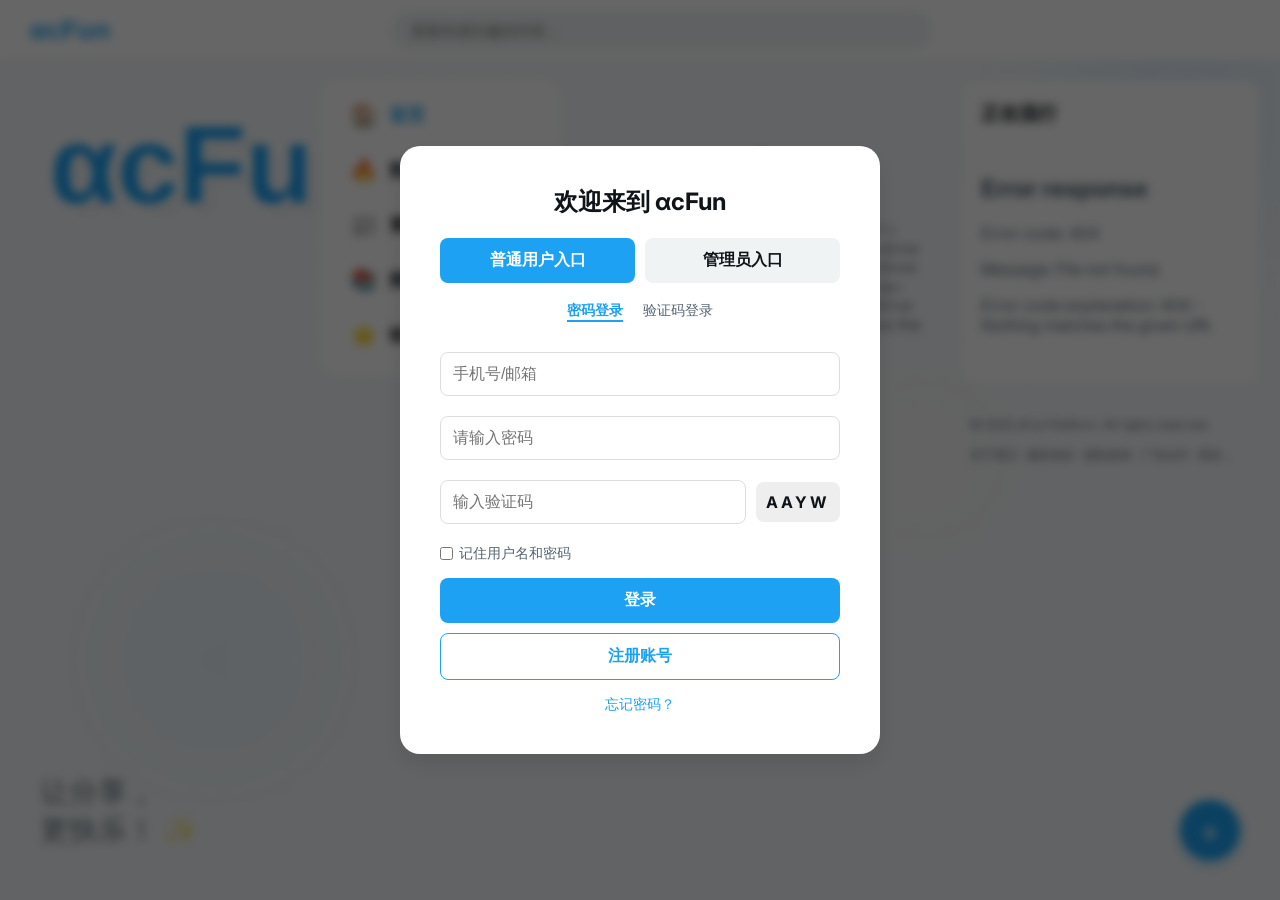
==== index.html @ d49f0088 "Initial clean project upload" ====
<!DOCTYPE html>
<html lang="zh">
<head>
  <meta charset="UTF-8">
  <meta name="viewport" content="width=device-width, initial-scale=1.0">
  <title>αcFun - 图文分享平台</title>
  <link href="https://fonts.googleapis.com/css2?family=Inter:wght@400;600&display=swap" rel="stylesheet">
  <link rel="stylesheet" href="assets/styles.css">
  <style>
    :root {
      --primary-color: #1da1f2;
      --bg-color: #f5f8fa;
      --card-bg: #ffffff;
      --text-main: #0f1419;
      --text-secondary: #536471;
      --border-color: #eff3f4;
      --nav-height: 60px;
    }

    body {
      margin: 0;
      font-family: 'Inter', -apple-system, BlinkMacSystemFont, "Segoe UI", Roboto, Helvetica, Arial, sans-serif;
      background-color: var(--bg-color);
      background-image: radial-gradient(#dbe4eb 1px, transparent 1px);
      background-size: 30px 30px;
      color: var(--text-main);
      overflow-x: hidden;
    }

    /* 顶部导航栏 */
    .navbar {
      background-color: var(--card-bg);
      height: var(--nav-height);
      display: flex;
      align-items: center;
      justify-content: space-between;
      padding: 0 20px;
      position: sticky;
      top: 0;
      z-index: 1000;
      box-shadow: 0 1px 3px rgba(0,0,0,0.05);
    }

    .navbar-left {
      display: flex;
      align-items: center;
      width: 250px;
    }

    .nav-logo {
      font-family: 'Segoe UI Black', Impact, sans-serif;
      font-size: 26px;
      color: var(--primary-color);
      text-decoration: none;
      margin-left: 10px;
      letter-spacing: 0.5px;
      font-weight: 900;
    }

    .logo {
      font-family: 'Segoe UI Black', Impact, sans-serif;
      font-size: 48px;
      color: var(--primary-color);
      font-weight: 900;
      letter-spacing: 1px;
      text-decoration: none;
      display: block;
      margin-bottom: 20px;
      padding-left: 10px;
    }

    .navbar-center {
      flex: 1;
      display: flex;
      justify-content: center;
    }

    .search-bar {
      width: 100%;
      max-width: 500px;
      position: relative;
    }

    .search-bar input {
      width: 100%;
      padding: 10px 20px;
      border-radius: 9999px;
      border: 1px solid transparent;
      background-color: #eff3f4;
      font-size: 15px;
      outline: none;
      transition: all 0.2s;
    }

    .search-bar input:focus {
      background-color: #fff;
      border-color: var(--primary-color);
      box-shadow: 0 0 0 1px var(--primary-color);
    }

    .navbar-right {
      width: 250px;
      display: flex;
      align-items: center;
      justify-content: flex-end;
      gap: 15px;
    }

    .user-menu {
      display: flex;
      align-items: center;
      gap: 10px;
      cursor: pointer;
    }

    .logout-btn {
      color: var(--text-secondary);
      font-size: 14px;
      cursor: pointer;
      text-decoration: none;
    }
    
    .logout-btn:hover {
      color: var(--primary-color);
    }

    /* 布局容器 */
    .layout-container {
      max-width: 1200px;
      /* 修改为左侧留出空间，防止和Logo重叠 */
      margin: 20px 20px 20px 460px; 
      display: flex;
      gap: 30px;
      padding: 0;
      align-items: flex-start; /* 关键：防止侧边栏被拉伸 */
    }

    /* 当屏幕较窄时，调整布局 */
    @media (max-width: 1300px) {
      .layout-container {
        margin-left: 320px; /*稍微减小左边距*/
        gap: 15px;
      }
      .banner-logo {
        font-size: 72px; /* 稍微减小Logo */
        left: 20px;
      }
    }
    
    @media (max-width: 1000px) {
        .banner-logo {
            display: none; /* 屏幕太小则隐藏巨型Logo，避免完全无法阅读 */
        }
        .layout-container {
            margin: 20px auto; /* 恢复居中 */
            padding: 0 20px;
        }
        /* 可以在这里恢复显示顶部导航栏的Logo，如果有的话 */
    }

    /* 左侧侧边栏：固定在视口内，不随滚动条滑出 */
    .sidebar {
      width: 240px;
      background-color: transparent;
      position: sticky;
      top: calc(var(--nav-height) + 20px);
      align-self: flex-start;
      max-height: calc(100vh - var(--nav-height) - 40px);
      overflow-y: auto;
      flex-shrink: 0;
      z-index: 50;
    }
    /* 隐藏侧边栏自身的滚动条（仍可滚动） */
    .sidebar::-webkit-scrollbar { width: 0; }

    .menu-list {
      list-style: none;
      padding: 0;
      margin: 0;
      background: var(--card-bg);
      border-radius: 16px;
      box-shadow: 0 2px 8px rgba(0,0,0,0.02);
      padding: 10px;
    }

    .menu-item {
      display: flex;
      align-items: center;
      padding: 12px 20px;
      margin-bottom: 5px;
      border-radius: 9999px;
      cursor: pointer;
      font-size: 18px;
      font-weight: 600;
      color: var(--text-main);
      transition: background-color 0.2s;
    }

    .menu-item:hover {
      background-color: #eff3f4;
      color: var(--primary-color);
    }

    .menu-item.active {
      color: var(--primary-color);
    }

    .menu-icon {
      margin-right: 15px;
      font-size: 22px;
      width: 24px;
      text-align: center;
    }

    /* 主要内容区域 */
    .main-content {
      flex: 1;
      max-width: 600px;
    }

    .feed {
      display: flex;
      flex-direction: column;
      gap: 20px;
    }

    .post-card {
      background-color: var(--card-bg);
      border-radius: 16px;
      padding: 20px;
      box-shadow: 0 2px 5px rgba(0,0,0,0.03);
      border: 1px solid var(--border-color);
      transition: transform 0.2s;
    }

    .post-card:hover {
      box-shadow: 0 5px 15px rgba(0,0,0,0.05);
    }

    .post-header {
      display: flex;
      align-items: center;
      margin-bottom: 12px;
    }

    .follow-btn {
      margin-left: auto;
      border: 1px solid var(--primary-color);
      color: var(--primary-color);
      background: #fff;
      border-radius: 9999px;
      padding: 6px 14px;
      font-weight: 700;
      cursor: pointer;
      font-size: 13px;
    }

    .follow-btn:hover {
      background: rgba(29, 161, 242, 0.08);
    }

    .user-avatar {
      width: 48px;
      height: 48px;
      border-radius: 50%;
      margin-right: 12px;
      object-fit: cover;
    }

    .user-info {
      display: flex;
      flex-direction: column;
    }

    .user-name {
      font-weight: 700;
      font-size: 16px;
      color: var(--text-main);
    }

    .post-time {
      font-size: 13px;
      color: var(--text-secondary);
      margin-top: 2px;
    }

    .post-text {
      font-size: 16px;
      line-height: 1.5;
      margin-bottom: 12px;
      color: var(--text-main);
    }

    .post-image {
      width: 100%;
      border-radius: 12px;
      margin-bottom: 15px;
      border: 1px solid var(--border-color);
    }

    .post-actions {
      display: flex;
      justify-content: space-between;
      border-top: 1px solid var(--border-color);
      padding-top: 12px;
      color: var(--text-secondary);
    }

    .action-btn {
      display: flex;
      align-items: center;
      gap: 6px;
      cursor: pointer;
      font-size: 14px;
      padding: 8px;
      border-radius: 8px;
      transition: all 0.2s;
    }

    .action-btn:hover {
      background-color: rgba(29, 161, 242, 0.1);
      color: var(--primary-color);
    }

    /* 左侧装饰 */
    .left-decoration {
        position: fixed;
        left: 40px;
        z-index: -1;
        pointer-events: none;
    }
    .deco-top {
        top: 280px;
        display: flex;
        flex-direction: column;
        gap: 15px;
    }
    .deco-bottom {
        bottom: 50px;
    }
    .dot-grid {
        display: grid;
        grid-template-columns: repeat(4, 1fr);
        gap: 12px;
        opacity: 0.3;
    }
    .dot {
        width: 6px;
        height: 6px;
        background-color: var(--primary-color);
        border-radius: 50%;
    }
    .illustration-box {
        width: 260px;
        height: 200px;
        background: url('https://images.unsplash.com/photo-1526047932273-341f2a7631f9?auto=format&fit=crop&w=500&q=80') no-repeat center;
        background-size: cover;
        border-radius: 20px;
        box-shadow: 0 4px 12px rgba(0,0,0,0.1);
        opacity: 0.9;
    }
    
    /* 评论区 */
    .comment-section {
      margin-top: 15px;
      display: none;
      border-top: 1px solid var(--border-color);
      padding-top: 15px;
    }

    /* 评论区增强 */
    .comment-main {
        display: flex;
        align-items: baseline;
        gap: 8px;
        flex-wrap: wrap;
    }
    .comment-user {
        font-weight: 700;
        color: var(--text-main);
    }
    .comment-text {
        color: var(--text-main);
    }
    .comment-actions {
        margin-top: 4px;
        font-size: 12px;
        color: var(--text-secondary);
        display: flex;
        gap: 12px;
    }
    .comment-actions span {
        cursor: pointer;
    }
    .comment-actions span:hover {
        color: var(--primary-color);
        text-decoration: underline;
    }
    .comment-replies {
        margin-left: 20px;
        margin-top: 8px;
        padding-left: 10px;
        border-left: 2px solid #eff3f4;
    }
    .comment-reply-item {
        padding: 6px 0;
        font-size: 13px;
        border-bottom: 1px dashed #f0f0f0;
    }
    .reply-input-box {
        margin-top: 8px;
        display: flex;
        gap: 8px;
    }
    .reply-input-box input {
        flex: 1;
        padding: 6px 12px;
        border-radius: 12px;
        border: 1px solid var(--border-color);
        font-size: 13px;
    }
    .reply-input-box button {
        background-color: var(--primary-color);
        color: white;
        border: none;
        padding: 0 12px;
        border-radius: 12px;
        font-size: 12px;
        cursor: pointer;
    }

    .comment-input-wrapper {
      display: flex;
      gap: 10px;
      margin-bottom: 15px;
    }

    .comment-input-wrapper input {
      flex: 1;
      padding: 8px 12px;
      border-radius: 18px;
      border: 1px solid var(--border-color);
      background-color: #f7f9f9;
      outline: none;
    }

    .comment-input-wrapper input:focus {
      background-color: #fff;
      border-color: var(--primary-color);
    }

    .comment-input-wrapper button {
      background-color: var(--primary-color);
      color: white;
      border: none;
      padding: 0 16px;
      border-radius: 18px;
      cursor: pointer;
      font-weight: 600;
    }

    .comment-list {
      font-size: 14px;
      color: var(--text-main);
    }

    .comment-item {
      padding: 8px 0;
      border-bottom: 1px solid #f0f0f0;
    }

    /* 右侧侧边栏 */
    .right-sidebar {
      width: 300px;
      flex-shrink: 0;
      display: flex;
      flex-direction: column;
      gap: 20px;
      position: sticky;
      top: 80px;
    }

    .widget {
      background: var(--card-bg);
      border-radius: 16px;
      padding: 20px;
      box-shadow: 0 2px 8px rgba(0,0,0,0.02);
      border: 1px solid var(--border-color);
    }

    .widget-title {
      font-size: 19px;
      font-weight: 800;
      margin-bottom: 15px;
      color: var(--text-main);
    }
    
    .topic-item {
        padding: 12px 0;
        cursor: pointer;
        transition: background-color 0.2s;
    }
    
    .topic-item:hover .topic-name {
        color: var(--primary-color);
    }
    
    .topic-item:not(:last-child) {
        border-bottom: 1px solid var(--border-color);
    }
    
    .topic-category {
        font-size: 12px;
        color: var(--text-secondary);
        display: flex;
        justify-content: space-between;
    }
    
    .topic-name {
        font-weight: 700;
        font-size: 16px;
        color: var(--text-main);
        margin: 4px 0;
    }
    
    .topic-meta {
        font-size: 13px;
        color: var(--text-secondary);
    }

    /* 悬浮按钮 (FAB) */
    .fab {
      position: fixed;
      bottom: 40px;
      right: 40px;
      width: 60px;
      height: 60px;
      background-color: var(--primary-color);
      color: white;
      border-radius: 50%;
      display: flex;
      align-items: center;
      justify-content: center;
      font-size: 32px;
      box-shadow: 0 4px 12px rgba(29, 161, 242, 0.4);
      cursor: pointer;
      transition: transform 0.2s;
      z-index: 900;
    }

    .fab:hover {
      transform: scale(1.1);
      background-color: #1a91da;
    }

    /* 登录模态框 */
    .login-modal {
      position: fixed;
      top: 0; left: 0; right: 0; bottom: 0;
      background-color: rgba(0, 0, 0, 0.6);
      display: flex;
      justify-content: center;
      align-items: center;
      z-index: 3000;
      backdrop-filter: blur(5px);
    }

    .login-box {
      background: white;
      width: 400px;
      padding: 40px;
      border-radius: 20px;
      box-shadow: 0 10px 25px rgba(0,0,0,0.1);
      text-align: center;
    }

    .login-box h3 {
      margin-top: 0;
      margin-bottom: 20px;
      font-size: 24px;
      color: var(--text-main);
    }

    .login-box input {
      width: 100%;
      padding: 12px;
      margin: 10px 0;
      border: 1px solid #ddd;
      border-radius: 8px;
      box-sizing: border-box;
      font-size: 16px;
    }

    .login-box button {
      width: 100%;
      padding: 12px;
      margin-top: 15px;
      background-color: var(--primary-color);
      color: white;
      border: none;
      border-radius: 8px;
      font-size: 16px;
      font-weight: bold;
      cursor: pointer;
    }
    
    .login-box .secondary-btn {
      background-color: transparent;
      color: var(--primary-color);
      border: 1px solid var(--primary-color);
      margin-top: 10px;
    }

    .login-box .link {
      margin-top: 15px;
      font-size: 14px;
      color: var(--primary-color);
      cursor: pointer;
    }

    /* 巨型横幅 Logo */
    .banner-logo {
      position: fixed;
      left: 50px;
      top: 110px; /* 大约在上方偏下的位置，配合"高度约整体界面的三分之一" */
      font-family: 'Segoe UI Black', Impact, sans-serif;
      font-size: 110px; /* 稍微调小一点，避免过于夸张 */
      color: var(--primary-color);
      font-weight: 900;
      z-index: 0; /* 降低层级 */
      pointer-events: none;
      filter: drop-shadow(4px 4px 0px rgba(255, 255, 255, 1)) drop-shadow(6px 6px 0px rgba(0,0,0,0.05));
      line-height: 1;
      opacity: 1.0; /* 颜色完全不透明，更清晰 */
    }

    /* 背景装饰 */
    .bg-decoration {
        position: fixed;
        z-index: -1;
        border-radius: 50%;
        filter: blur(60px);
        opacity: 0.6;
    }
    .blob-1 {
        top: -100px;
        right: -100px;
        width: 400px;
        height: 400px;
        background: radial-gradient(circle, rgba(29,161,242,0.2) 0%, rgba(255,255,255,0) 70%);
    }
    .blob-2 {
        bottom: 10%;
        left: 5%;
        width: 300px;
        height: 300px;
        background: radial-gradient(circle, rgba(29,161,242,0.15) 0%, rgba(255,255,255,0) 70%);
    }
    .blob-3 {
        top: 40%;
        right: 20%;
        width: 200px;
        height: 200px;
        background: radial-gradient(circle, rgba(255,173,31,0.1) 0%, rgba(255,255,255,0) 70%);
    }

  </style>
</head>
<body>

  <!-- 背景装饰 -->
  <div class="bg-decoration blob-1"></div>
  <div class="bg-decoration blob-2"></div>
  <div class="bg-decoration blob-3"></div>

  <!-- 巨型横幅 Logo -->
  <div class="banner-logo">
    αcFun
  </div>

  <!-- 左侧装饰区域 -->
  <div class="left-decoration deco-bottom">
    <div style="font-size: 28px; color: var(--text-secondary); text-align: left; font-weight: 800; letter-spacing: 1px; opacity: 0.6;">让分享，<br>更快乐！ ✨</div>
  </div>

  <!-- 登录弹窗 -->
  <div class="login-modal" id="login-modal">
    <div class="login-box">
      <h3>欢迎来到 αcFun</h3>

      <div style="display:flex; gap:10px; margin-bottom:18px;">
        <button type="button" id="entry-user" onclick="selectLoginEntry('user')" style="margin-top:0; flex:1; background-color:var(--primary-color);">普通用户入口</button>
        <button type="button" id="entry-admin" onclick="selectLoginEntry('admin')" style="margin-top:0; flex:1; background-color:#eff3f4; color:var(--text-main);">管理员入口</button>
      </div>
      
      <!-- 登录方式切换 -->
      <div style="display: flex; justify-content: center; gap: 20px; margin-bottom: 20px; font-size: 14px;">
        <span id="tab-pwd-login" onclick="switchLoginMode('pwd')" style="cursor: pointer; font-weight: bold; color: var(--primary-color); border-bottom: 2px solid var(--primary-color);">密码登录</span>
        <span id="tab-otp-login" onclick="switchLoginMode('otp')" style="cursor: pointer; color: var(--text-secondary);">验证码登录</span>
      </div>

      <!-- 密码登录表单 -->
      <form id="form-pwd-login" onsubmit="event.preventDefault(); loginWithPwd();">
        <input type="text" id="login-account" placeholder="手机号/邮箱" required>
        <input type="password" id="login-password" placeholder="请输入密码" required>
        
        <!-- 系统验证码 -->
        <div style="display: flex; gap: 10px; align-items: center;">
            <input type="text" id="login-captcha-input" placeholder="输入验证码" style="flex: 1;" required>
            <div id="login-captcha-display" onclick="refreshCaptcha()" style="background: #eee; padding: 10px; border-radius: 8px; cursor: pointer; letter-spacing: 3px; font-weight: bold; user-select: none;">ABCD</div>
        </div>

        <label style="display:flex; align-items:center; gap:6px; margin-top:10px; font-size:14px; color:var(--text-secondary); cursor:pointer;">
          <input type="checkbox" id="remember-me" style="width:auto; margin:0; accent-color:var(--primary-color);"> 记住用户名和密码
        </label>

        <button type="submit">登录</button>
      </form>

      <!-- 验证码登录表单 -->
      <form id="form-otp-login" style="display: none;" onsubmit="event.preventDefault(); loginWithOtp();">
        <input type="text" id="login-otp-account" placeholder="手机号/邮箱" required>
        <div style="display: flex; gap: 10px;">
             <input type="text" id="login-otp-code" placeholder="验证码" style="flex: 1;" required>
             <button type="button" onclick="sendOtp('login-otp-account')" style="width: 100px; padding: 0; font-size: 12px; margin: 10px 0; height: 42px;">获取验证码</button>
        </div>
        <button type="submit">登录</button>
      </form>

      <button type="button" class="secondary-btn" onclick="showRegister()">注册账号</button>
      <div class="link" onclick="showForgotPassword()">忘记密码？</div>
    </div>
  </div>

  <!-- 注册弹窗 -->
  <div class="login-modal" id="register-modal" style="display: none;">
    <div class="login-box">
      <h3>注册新账号</h3>
      <form onsubmit="event.preventDefault(); doRegister();">
        <input type="text" id="reg-account" placeholder="手机号/邮箱" required>
        <input type="password" id="reg-password" placeholder="设置密码" required>
        <input type="password" id="reg-confirm-password" placeholder="确认密码" required>
        
        <div style="display: flex; gap: 10px;">
             <input type="text" id="reg-code" placeholder="验证码" style="flex: 1;" required>
             <button type="button" onclick="sendOtp('reg-account')" style="width: 100px; padding: 0; font-size: 12px; margin: 10px 0; height: 42px;">获取验证码</button>
        </div>

        <button type="submit">立即注册</button>
        <button type="button" class="secondary-btn" onclick="showLogin()">返回登录</button>
      </form>
    </div>
  </div>

  <!-- 找回密码弹窗 -->
  <div class="login-modal" id="forgot-password-modal" style="display: none;">
    <div class="login-box">
      <h3>找回密码</h3>
      <form onsubmit="event.preventDefault(); doResetPassword();">
        <p style="color: var(--text-secondary); font-size: 14px; margin-bottom: 20px;">通过手机号/邮箱验证找回密码</p>
        <input type="text" id="reset-account" placeholder="手机号/邮箱" required>
        
        <div style="display: flex; gap: 10px;">
             <input type="text" id="reset-code" placeholder="验证码" style="flex: 1;" required>
             <button type="button" onclick="sendOtp('reset-account')" style="width: 100px; padding: 0; font-size: 12px; margin: 10px 0; height: 42px;">获取验证码</button>
        </div>
        
        <input type="password" id="reset-new-password" placeholder="新密码" required>

        <button type="submit">重置密码</button>
        <button type="button" class="secondary-btn" onclick="showLogin()">返回登录</button>
      </form>
    </div>
  </div>

  <!-- 举报弹窗 -->
  <div class="login-modal" id="report-modal" style="display: none;">
    <div class="login-box" style="text-align: left;">
      <h3 style="text-align: center;">举报内容</h3>
      <form onsubmit="event.preventDefault(); submitReport();">
        <p style="font-weight: 600; margin-bottom: 10px;">请选择举报原因：</p>
        <div style="display: flex; flex-direction: column; gap: 12px; margin-bottom: 20px;">
            <label style="display: flex; align-items: center; cursor: pointer; padding: 8px; border-radius: 8px; transition: background 0.2s;">
                <input type="radio" name="reportReason" value="垃圾广告" required style="margin: 0 10px 0 0; flex-shrink: 0; width: 18px; height: 18px; accent-color: var(--primary-color);"> 
                <span style="font-size: 15px; line-height: 1.4; padding-top: 2px;">垃圾广告信息</span>
            </label>
            <label style="display: flex; align-items: center; cursor: pointer; padding: 8px; border-radius: 8px; transition: background 0.2s;">
                <input type="radio" name="reportReason" value="违法违规" style="margin: 0 10px 0 0; flex-shrink: 0; width: 18px; height: 18px; accent-color: var(--primary-color);"> 
                <span style="font-size: 15px; line-height: 1.4; padding-top: 2px;">违法违规内容</span>
            </label>
            <label style="display: flex; align-items: center; cursor: pointer; padding: 8px; border-radius: 8px; transition: background 0.2s;">
                <input type="radio" name="reportReason" value="涉黄涉暴" style="margin: 0 10px 0 0; flex-shrink: 0; width: 18px; height: 18px; accent-color: var(--primary-color);"> 
                <span style="font-size: 15px; line-height: 1.4; padding-top: 2px;">涉黄涉暴</span>
            </label>
            <label style="display: flex; align-items: center; cursor: pointer; padding: 8px; border-radius: 8px; transition: background 0.2s;">
                <input type="radio" name="reportReason" value="人身攻击" style="margin: 0 10px 0 0; flex-shrink: 0; width: 18px; height: 18px; accent-color: var(--primary-color);"> 
                <span style="font-size: 15px; line-height: 1.4; padding-top: 2px;">辱骂或人身攻击</span>
            </label>
            <label style="display: flex; align-items: center; cursor: pointer; padding: 8px; border-radius: 8px; transition: background 0.2s;">
                <input type="radio" name="reportReason" value="其他" style="margin: 0 10px 0 0; flex-shrink: 0; width: 18px; height: 18px; accent-color: var(--primary-color);"> 
                <span style="font-size: 15px; line-height: 1.4; padding-top: 2px;">其他原因</span>
            </label>
        </div>
        
        <textarea id="report-desc" placeholder="详细描述（选填）" style="width: 100%; height: 80px; padding: 10px; border-radius: 8px; border: 1px solid #ddd; resize: none; margin-bottom: 15px; font-family: inherit;"></textarea>
        
        <button type="submit">提交举报</button>
        <button type="button" class="secondary-btn" onclick="closeReportModal()">取消</button>
      </form>
    </div>
  </div>

  <!-- 顶部导航栏 -->
  <nav class="navbar">
    <div class="navbar-left">
      <a href="#" class="nav-logo">αcFun</a>
    </div>
    <div class="navbar-center">
      <div class="search-bar">
        <input type="text" id="searchInput" placeholder="搜索你感兴趣的内容..." oninput="loadPosts()">
      </div>
    </div>
    <div class="navbar-right">
      <div class="user-menu" id="user-menu" style="display: none;">
        <div onclick="window.location.href='UserDashboard.html?v=20260511'" style="display: flex; align-items: center; gap: 10px;">
           <img id="user-avatar" src="" class="user-avatar" style="width: 32px; height: 32px; margin: 0;" />
           <span style="font-size: 14px; font-weight: 600;">个人中心</span>
        </div>
        <span style="color: #eff3f4;">|</span>
        <span class="logout-btn" onclick="logout()">退出登录</span>
      </div>
    </div>
  </nav>

  <!-- 主体布局 -->
  <div class="layout-container">
    
    <!-- 左侧侧边栏 -->
    <aside class="sidebar">
      <ul class="menu-list">
        <li class="menu-item active" onclick="filterPosts('home')">
          <span class="menu-icon">🏠</span> 首页
        </li>
        <li class="menu-item" onclick="filterPosts('hot')">
          <span class="menu-icon">🔥</span> 热门
        </li>
        <li class="menu-item" onclick="filterPosts('news')">
          <span class="menu-icon">📰</span> 资讯
        </li>
        <li class="menu-item" onclick="filterPosts('topics')">
          <span class="menu-icon">📚</span> 推荐话题
        </li>
        <li class="menu-item" onclick="goToFavorites()">
          <span class="menu-icon">⭐</span> 收藏夹
        </li>
      </ul>
    </aside>

    <!-- 中间内容流 -->
    <main class="main-content">
      <div class="feed" id="post-feed">
        <!-- 动态卡片将通过JS渲染在这里 -->
      </div>
    </main>

    <!-- 右侧侧边栏 -->
    <aside class="right-sidebar">
      <div class="widget">
        <div class="widget-title">正在流行</div>
        <div id="trending-list">
          <div style="color: var(--text-secondary); padding: 12px 0;">加载中...</div>
        </div>
      </div>
      
      <div style="font-size: 12px; color: var(--text-secondary); line-height: 1.5; padding: 0 10px;">
        <p>© 2025 αFun Platform. All rights reserved.</p>
        <p>关于我们 · 服务条款 · 隐私政策 · 广告合作 · 更多...</p>
      </div>
    </aside>
  </div>

  <!-- 悬浮发布按钮 -->
  <div class="fab" onclick="goToPublish()">+</div>

  <script src="assets/components.js"></script>
  <script src="api.js"></script>
  <script>
    // 状态管理
    const state = {
      currentUser: localStorage.getItem('user'),
      posts: [],
      generatedCaptcha: '',
      sentOtp: {} // 存储发送的验证码 { account: code }
    };

    // DOM 元素
    const loginModal = document.getElementById('login-modal');
    const registerModal = document.getElementById('register-modal');
    const forgotPasswordModal = document.getElementById('forgot-password-modal');
    const reportModal = document.getElementById('report-modal');
    const userMenu = document.getElementById('user-menu');
    const userAvatar = document.getElementById('user-avatar');
    const postFeed = document.getElementById('post-feed');

    // 初始化
    function init() {
      checkLoginStatus();
      loadPosts();
      refreshCaptcha(); // 初始化验证码
    }

    function checkLoginStatus() {
      if (state.currentUser) {
        loginModal.style.display = 'none';
        registerModal.style.display = 'none';
        forgotPasswordModal.style.display = 'none';
        userMenu.style.display = 'flex';
        userAvatar.src = `https://api.dicebear.com/7.x/thumbs/svg?seed=${state.currentUser}`;
      } else {
        showLogin(); // 默认显示登录
        userMenu.style.display = 'none';
      }
    }

    function showLogin() {
      loginModal.style.display = 'flex';
      registerModal.style.display = 'none';
      forgotPasswordModal.style.display = 'none';
      refreshCaptcha();
    }

    function showRegister() {
      loginModal.style.display = 'none';
      registerModal.style.display = 'flex';
      forgotPasswordModal.style.display = 'none';
    }

    function showForgotPassword() {
      loginModal.style.display = 'none';
      registerModal.style.display = 'none';
      forgotPasswordModal.style.display = 'flex';
    }
    
    // --- 模拟后端验证码系统 ---
    function refreshCaptcha() {
        const chars = 'ABCDEFGHJKLMNPQRSTUVWXYZ23456789';
        let code = '';
        for(let i=0; i<4; i++) code += chars.charAt(Math.floor(Math.random() * chars.length));
        state.generatedCaptcha = code;
        const display = document.getElementById('login-captcha-display');
        if(display) display.textContent = code;
    }

    function sendOtp(inputId) {
        const account = document.getElementById(inputId).value.trim();
        if(!account) return alert('请先输入手机号/邮箱');
        
        // 模拟生成6位验证码
        const code = Math.floor(100000 + Math.random() * 900000).toString();
        state.sentOtp[account] = code;
        
        alert(`【模拟短信/邮件】您的验证码是：${code}，请在5分钟内输入。`);
        console.log(`Sending OTP to ${account}: ${code}`);
    }

    function getUsers() {
        return JSON.parse(localStorage.getItem('users') || '[]');
    }

    function saveUsers(users) {
        localStorage.setItem('users', JSON.stringify(users));
    }
    
    // --- 切换登录模式 ---
    function switchLoginMode(mode) {
        const pwdForm = document.getElementById('form-pwd-login');
        const otpForm = document.getElementById('form-otp-login');
        const tabPwd = document.getElementById('tab-pwd-login');
        const tabOtp = document.getElementById('tab-otp-login');
        
        if (mode === 'pwd') {
            pwdForm.style.display = 'block';
            otpForm.style.display = 'none';
            tabPwd.style.borderBottom = '2px solid var(--primary-color)';
            tabPwd.style.color = 'var(--primary-color)';
            tabPwd.style.fontWeight = 'bold';
            tabOtp.style.borderBottom = 'none';
            tabOtp.style.color = 'var(--text-secondary)';
            tabOtp.style.fontWeight = 'normal';
        } else {
            pwdForm.style.display = 'none';
            otpForm.style.display = 'block';
            tabOtp.style.borderBottom = '2px solid var(--primary-color)';
            tabOtp.style.color = 'var(--primary-color)';
            tabOtp.style.fontWeight = 'bold';
            tabPwd.style.borderBottom = 'none';
            tabPwd.style.color = 'var(--text-secondary)';
            tabPwd.style.fontWeight = 'normal';
        }
    }

    // --- 注册逻辑 ---
    function doRegister() {
      const account = document.getElementById('reg-account').value.trim();
      const password = document.getElementById('reg-password').value;
      const confirmPassword = document.getElementById('reg-confirm-password').value;
      const code = document.getElementById('reg-code').value.trim();
      
      if (!account || !password || !code) return alert('请填写完整信息');
      if (password !== confirmPassword) return alert('两次输入的密码不一致，请重新输入');
      
      // 验证验证码
      if (state.sentOtp[account] !== code) return alert('验证码错误或已过期');
      
      // 验证账号是否已存在
      const users = getUsers();
      if (users.some(u => u.account === account)) return alert('该账号已被注册');
      
      // 注册成功
      users.push({ account, password });
      saveUsers(users);
      
      alert('注册成功！请登录');
      showLogin();
      document.getElementById('login-account').value = account;
    }

    // --- 密码登录逻辑 ---
    function loginWithPwd() {
        const account = document.getElementById('login-account').value.trim();
        const password = document.getElementById('login-password').value;
        const captcha = document.getElementById('login-captcha-input').value.trim().toUpperCase();
        
        if (!account || !password) return alert('请输入账号和密码');
        
        // 验证系统验证码
        if (captcha !== state.generatedCaptcha) {
            refreshCaptcha();
            document.getElementById('login-captcha-input').value = '';
            return acf.toast('系统验证码错误，请重试', 'warning');
        }
        
        // 验证账号密码
        const users = getUsers();
        const user = users.find(u => u.account === account && u.password === password);
        
        if (user) {
            alert('登录成功！');
            localStorage.setItem('user', account); // 记录当前登录用户
            location.reload();
        } else {
            alert('账号或密码错误');
            refreshCaptcha();
        }
    }

    // --- 验证码登录逻辑 ---
    function loginWithOtp() {
        const account = document.getElementById('login-otp-account').value.trim();
        const code = document.getElementById('login-otp-code').value.trim();
        
        if (!account || !code) return alert('请输入账号和验证码');
        
        // 验证账号是否存在
        const users = getUsers();
        const user = users.find(u => u.account === account);
        if (!user) return alert('该账号不存在，请先注册');
        
        // 验证OTP
        if (state.sentOtp[account] !== code) return alert('验证码错误或已过期');
        
        alert('登录成功！');
        localStorage.setItem('user', account);
        location.reload();
    }
    
    // --- 重置密码逻辑 ---
    function doResetPassword() {
        const account = document.getElementById('reset-account').value.trim();
        const code = document.getElementById('reset-code').value.trim();
        const newPassword = document.getElementById('reset-new-password').value;
        
        if (!account || !code || !newPassword) return alert('请填写完整信息');
        
        // 验证账号是否存在
        const users = getUsers();
        const userIndex = users.findIndex(u => u.account === account);
        if (userIndex === -1) return alert('该账号不存在');
        
        // 验证OTP
        if (state.sentOtp[account] !== code) return alert('验证码错误或已过期');
        
        // 更新密码
        users[userIndex].password = newPassword;
        saveUsers(users);
        
        acf.toast('密码重置成功，请使用新密码登录', 'success');
        showLogin();
    }

    function logout() {
      localStorage.removeItem('user');
      location.reload();
    }

    function goToPublish() {
      if (!state.currentUser) return acf.toast('请先登录', 'warning');
      window.location.href = 'publish.html';
    }

    function goToFavorites() {
        if (!state.currentUser) return acf.toast('请先登录', 'warning');
        window.location.href = 'favorites.html';
    }

    // 模拟数据与渲染
    function loadPosts() {
      const defaultPosts = [
        {
          id: 1,
          user: "Flora",
          avatarSeed: "Flora",
          time: "2小时前",
          text: "今天的天空真的好漂亮～ 心情也跟着变好了！✨",
          img: "https://images.unsplash.com/photo-1506744038136-46273834b3fb?fit=crop&w=600&q=80",
          likes: 24,
          comments: []
        },
        {
          id: 2,
          user: "Leo",
          avatarSeed: "Leo",
          time: "5小时前",
          text: "探索了一条新徒步路线，风景超棒！大自然的鬼斧神工令人惊叹。",
          img: "https://images.unsplash.com/photo-1542314831-068cd1dbfeeb?fit=crop&w=600&q=80",
          likes: 56,
          comments: []
        },
        {
          id: 3,
          user: "Yuki",
          avatarSeed: "Yuki",
          time: "昨天",
          text: "刚学会了拉花咖啡☕，第一次做成图案嘿嘿，请大家多多指教！",
          img: "https://images.unsplash.com/photo-1541167760496-1628856ab772?fit=crop&w=600&q=80",
          likes: 12,
          comments: []
        }
      ];
      
      // 从本地存储合并数据
      const localPosts = JSON.parse(localStorage.getItem('posts') || '[]');
      // 简单处理：将本地帖子加到默认帖子前面
      state.posts = [...localPosts.map(p => ({
        ...p, 
        id: Date.now() + Math.random(),
        avatarSeed: p.user, 
        time: '刚刚',
        likes: 0,
        comments: []
      })), ...defaultPosts];

      renderFeed();
    }

    function renderFeed() {
      postFeed.innerHTML = state.posts.map(post => `
        <article class="post-card" id="post-${post.id}">
          <div class="post-header">
            <img src="https://api.dicebear.com/7.x/thumbs/svg?seed=${post.avatarSeed}" class="user-avatar" />
            <div class="user-info">
              <span class="user-name">${post.user}</span>
              <span class="post-time">${post.time}</span>
            </div>
            <button class="follow-btn" onclick="followAuthor(${post.raw?.author_id || 0})">关注</button>
          </div>
          <div class="post-content">
            <p class="post-text">${post.text}</p>
            ${post.img ? `<img src="${post.img}" class="post-image" loading="lazy" />` : ''}
          </div>
          <div class="post-actions">
            <div class="action-btn" onclick="toggleComments(this)">
              <span>💬</span> ${post.comments ? post.comments.length : 0} 评论
            </div>
            <div class="action-btn" onclick="likePost(this)">
              <span>👍</span> ${post.likes || 0} 点赞
            </div>
            <div class="action-btn" onclick='saveFavorite(${JSON.stringify(post).replace(/'/g, "&#39;")})'>
              <span>⭐</span> 收藏
            </div>
            <div class="action-btn" onclick="reportPost('${post.id}')">
              <span>🚩</span> 举报
            </div>
          </div>
          
          <div class="comment-section" id="comment-section-${post.id}">
            <div class="comment-input-wrapper">
              <input type="text" placeholder="写下你的评论..." id="main-comment-input-${post.id}" />
              <button onclick="submitComment('${post.id}')">发送</button>
            </div>
            <div class="comment-list" id="comment-list-${post.id}">
              ${renderComments(post)}
            </div>
          </div>
        </article>
      `).join('');
    }

    function renderComments(post) {
        if (!post.comments || post.comments.length === 0) return '<div style="color:#aaa; text-align:center; padding:10px;">暂无评论，快来抢沙发~</div>';
        
        return post.comments.map(c => `
            <div class="comment-item" id="comment-${c.id}">
                <div class="comment-main">
                    <span class="comment-user">${c.user}</span>
                    <span class="comment-text">${c.text}</span>
                </div>
                <div class="comment-actions">
                    <span onclick="showReplyInput('${post.id}', '${c.id}', '${c.user}')">回复</span>
                    <span onclick="reportComment('${c.id}', '${c.user}', 'comment')">举报</span>
                </div>
                ${c.replies && c.replies.length > 0 ? `<div class="comment-replies">
                    ${c.replies.map(r => `
                        <div class="comment-reply-item">
                            <span class="comment-user">${r.user}</span>
                            <span style="color:#888; font-size:12px; margin:0 4px;">回复</span>
                            <span class="comment-user">@${c.user}</span>
                            <span class="comment-text">: ${r.text}</span>
                            <div class="comment-actions">
                                <span onclick="reportComment('${r.id}', '${r.user}', 'comment')">举报</span>
                            </div>
                        </div>
                    `).join('')}
                </div>` : ''}
                <div id="reply-box-${c.id}" class="reply-input-box" style="display:none;">
                    <input type="text" placeholder="回复 @${c.user}..." id="input-reply-${c.id}">
                    <button onclick="submitReply('${post.id}', '${c.id}')">发送</button>
                </div>
            </div>
        `).join('');
    }

    function toggleComments(btn) {
      const section = btn.parentElement.nextElementSibling;
      section.style.display = section.style.display === 'block' ? 'none' : 'block';
    }

    function submitComment(postId) {
      if (!state.currentUser) return acf.toast('请先登录', 'warning');
      const input = document.getElementById(`main-comment-input-${postId}`);
      const text = input.value.trim();
      
      if (!text) return alert('请输入评论内容');
      
      const post = state.posts.find(p => p.id == postId);
      if (post) {
          if (!post.comments) post.comments = [];
          const newComment = {
              id: 'c' + Date.now(),
              user: state.currentUser,
              text: text,
              time: new Date().toLocaleString(),
              replies: []
          };
          post.comments.push(newComment);
          
          // 更新UI
          document.getElementById(`comment-list-${postId}`).innerHTML = renderComments(post);
          input.value = '';
          
          // 保存到本地存储(模拟)
          // savePosts(); 
      }
    }

    function showReplyInput(postId, commentId, userName) {
        if (!state.currentUser) return acf.toast('请先登录', 'warning');
        const box = document.getElementById(`reply-box-${commentId}`);
        const allBoxes = document.querySelectorAll('.reply-input-box');
        allBoxes.forEach(b => { if(b.id !== `reply-box-${commentId}`) b.style.display = 'none'; });
        
        if (box.style.display === 'flex') {
            box.style.display = 'none';
        } else {
            box.style.display = 'flex';
            const input = document.getElementById(`input-reply-${commentId}`);
            input.focus();
        }
    }

    function submitReply(postId, commentId) {
        if (!state.currentUser) return acf.toast('请先登录', 'warning');
        const input = document.getElementById(`input-reply-${commentId}`);
        const text = input.value.trim();
        
        if (!text) return acf.toast('请输入回复内容', 'warning');
        
        const post = state.posts.find(p => p.id == postId);
        if (post) {
            const comment = post.comments.find(c => c.id == commentId);
            if (comment) {
                if (!comment.replies) comment.replies = [];
                const newReply = {
                    id: 'r' + Date.now(),
                    user: state.currentUser,
                    text: text,
                    time: new Date().toLocaleString()
                };
                comment.replies.push(newReply);
                
                // 更新UI
                document.getElementById(`comment-list-${postId}`).innerHTML = renderComments(post);
            }
        }
    }

    function reportComment(targetId, author, type) {
        if (!state.currentUser) return acf.toast('请先登录', 'warning');
        currentReportingPostId = targetId; // 复用变量名
        // 打开举报弹窗，可以在这里设置一些UI提示，比如“正在举报 xxx 的评论”
        document.querySelector('#report-modal h3').textContent = `举报 ${author} 的${type==='comment'?'评论':'内容'}`;
        reportModal.style.display = 'flex';
    }

    function likePost(btn) {
      if (!state.currentUser) return acf.toast('请先登录', 'warning');
      btn.style.color = '#e0245e';
      alert('点赞成功！');
    }

    function saveFavorite(post) {
      if (!state.currentUser) return acf.toast('请先登录', 'warning');
      const favorites = JSON.parse(localStorage.getItem('favorites') || '[]');
      // 避免重复收藏
      const exists = favorites.some(fav => fav.text === post.text && fav.user === post.user);
      if (exists) {
        alert('已经收藏过啦！');
        return;
      }
      favorites.unshift(post);
      localStorage.setItem('favorites', JSON.stringify(favorites));
      alert('已添加到收藏夹！');
    }

    // 暂存当前正在被举报的帖子ID或对象
    let currentReportingPostId = null;

    function reportPost(postId) {
      if (!state.currentUser) return acf.toast('请先登录', 'warning');
      // 这里如果postId是undefined (因为之前的onclick是reportPost()无参)，则视为对当前上下文的举报，或者我们需要更新renderFeed传参
      // 为简单起见，如果无参调用，我们假设是通用举报或需要传入参数。
      // 我们修改renderFeed来传入ID。如果暂时无法修改renderFeed的所有调用，我们可以先忽略ID，只记录是一个举报动作。
      // 但为了admin管理，最好有ID。
      // 既然我们之前renderFeed里是 onclick="reportPost()"，我们需要更新renderFeed。
      // 暂时先只显示弹窗。
      reportModal.style.display = 'flex';
    }
    
    function closeReportModal() {
        reportModal.style.display = 'none';
        document.getElementById('report-desc').value = '';
        const radios = document.getElementsByName('reportReason');
        radios.forEach(r => r.checked = false);
    }

    function submitReport() {
        const radios = document.getElementsByName('reportReason');
        let reason = '';
        for (const r of radios) {
            if (r.checked) {
                reason = r.value;
                break;
            }
        }
        if (!reason) return acf.toast('请选择举报原因', 'warning');
        
        const desc = document.getElementById('report-desc').value.trim();
        
        const report = {
            id: 'R' + Date.now(),
            reporter: state.currentUser,
            reason: reason,
            description: desc,
            time: new Date().toLocaleString(),
            status: 'pending',
            // targetId: currentReportingPostId // 暂时不关联具体ID，仅演示流程
            targetContent: "用户举报的内容（模拟）" 
        };
        
        const reports = JSON.parse(localStorage.getItem('reports') || '[]');
        reports.unshift(report);
        localStorage.setItem('reports', JSON.stringify(reports));
        
        acf.toast('举报提交成功，管理员将尽快审核', 'success');
        closeReportModal();
    }
    
    function filterPosts(type) {
        // 简单的选中效果切换
        document.querySelectorAll('.menu-item').forEach(item => item.classList.remove('active'));
        event.currentTarget.classList.add('active');
        // 这里可以扩展实际的过滤逻辑
        console.log('Filter by:', type);
    }

    window.onload = init;
  </script>
  <script>
    let selectedLoginEntry = 'user';

    function selectLoginEntry(entry) {
      selectedLoginEntry = entry;
      const userBtn = document.getElementById('entry-user');
      const adminBtn = document.getElementById('entry-admin');
      if (!userBtn || !adminBtn) return;
      userBtn.style.backgroundColor = entry === 'user' ? 'var(--primary-color)' : '#eff3f4';
      userBtn.style.color = entry === 'user' ? 'white' : 'var(--text-main)';
      adminBtn.style.backgroundColor = entry === 'admin' ? 'var(--primary-color)' : '#eff3f4';
      adminBtn.style.color = entry === 'admin' ? 'white' : 'var(--text-main)';
      const accountInput = document.getElementById('login-account');
      const otpInput = document.getElementById('login-otp-account');
      if (typeof restoreRememberedLogin === 'function') restoreRememberedLogin();
      if (entry === 'admin') {
        if (accountInput && !accountInput.value) accountInput.value = 'admin';
        if (otpInput && !otpInput.value) otpInput.value = 'admin';
      }
    }

    function redirectAfterLogin(user) {
      if (selectedLoginEntry === 'admin') {
        if (user.role !== 'admin') {
          clearSession();
          acf.toast('该账号不是管理员，请选择普通用户入口登录', 'warning');
          return;
        }
        window.location.href = 'AdminDashboard.html';
        return;
      }
      window.location.href = 'index.html';
    }

    async function apiInit() {
      state.currentUser = getCurrentUser();
      checkLoginStatus();
      restoreRememberedLogin();
      await loadTrendingTopics();
      await loadPosts();
    }

    function checkLoginStatus() {
      const current = getCurrentUser();
      state.currentUser = current;
      if (current) {
        loginModal.style.display = 'none';
        registerModal.style.display = 'none';
        forgotPasswordModal.style.display = 'none';
        userMenu.style.display = 'flex';
        userAvatar.src = current.avatar_url || `https://api.dicebear.com/7.x/thumbs/svg?seed=${current.nickname || current.account}`;
      } else {
        showLogin();
        userMenu.style.display = 'none';
      }
    }

    async function sendOtp(inputId) {
      const account = document.getElementById(inputId).value.trim();
      if (!account) return acf.toast('请先输入手机号/邮箱', 'warning');
      const purposeMap = {
        'reg-account': 'register',
        'login-otp-account': 'login',
        'reset-account': 'reset'
      };
      try {
        const res = await apiFetch('/api/auth/send-code', {
          method: 'POST',
          body: JSON.stringify({ account, purpose: purposeMap[inputId] || 'login' })
        });
        acf.toast(`【课程演示验证码】${res.code}`, 'info');
      } catch (err) {
        acf.toast(err.message, 'error');
      }
    }

    async function doRegister() {
      const account = document.getElementById('reg-account').value.trim();
      const password = document.getElementById('reg-password').value;
      const confirmPassword = document.getElementById('reg-confirm-password').value;
      const code = document.getElementById('reg-code').value.trim();
      if (!account || !password || !code) return acf.toast('请填写完整信息', 'warning');
      if (password !== confirmPassword) return acf.toast('两次输入的密码不一致', 'warning');
      try {
        const session = await apiFetch('/api/auth/register', {
          method: 'POST',
          body: JSON.stringify({ account, password, code, nickname: account })
        });
        saveSession(session);
        acf.toast('注册成功！', 'success');
        setTimeout(() => location.reload(), 600);
      } catch (err) {
        acf.toast(err.message, 'error');
      }
    }

    async function loginWithPwd() {
      const account = document.getElementById('login-account').value.trim();
      const password = document.getElementById('login-password').value;
      const captcha = document.getElementById('login-captcha-input').value.trim().toUpperCase();
      const remember = document.getElementById('remember-me')?.checked;
      if (captcha !== state.generatedCaptcha) {
        refreshCaptcha();
        return acf.toast('系统验证码错误，请重试', 'warning');
      }
      try {
        const session = await apiFetch('/api/auth/login/password', {
          method: 'POST',
          body: JSON.stringify({ account, password })
        });
        saveSession(session);
        const key = 'rememberedLogin_' + (selectedLoginEntry || 'user');
        if (remember) {
          localStorage.setItem(key, JSON.stringify({ account, password }));
        } else {
          localStorage.removeItem(key);
        }
        acf.toast('登录成功', 'success');
        setTimeout(() => redirectAfterLogin(session.user), 400);
      } catch (err) {
        acf.toast(err.message, 'error');
      }
    }

    function restoreRememberedLogin() {
      const a = document.getElementById('login-account');
      const p = document.getElementById('login-password');
      const r = document.getElementById('remember-me');
      try {
        const key = 'rememberedLogin_' + (selectedLoginEntry || 'user');
        const data = JSON.parse(localStorage.getItem(key) || 'null');
        if (data) {
          if (a) a.value = data.account || '';
          if (p) p.value = data.password || '';
          if (r) r.checked = true;
        } else {
          if (a) a.value = '';
          if (p) p.value = '';
          if (r) r.checked = false;
        }
      } catch {}
    }

    async function loginWithOtp() {
      const account = document.getElementById('login-otp-account').value.trim();
      const code = document.getElementById('login-otp-code').value.trim();
      try {
        const session = await apiFetch('/api/auth/login/code', {
          method: 'POST',
          body: JSON.stringify({ account, code })
        });
        saveSession(session);
        acf.toast('登录成功', 'success');
        setTimeout(() => redirectAfterLogin(session.user), 400);
      } catch (err) {
        acf.toast(err.message, 'error');
      }
    }

    async function doResetPassword() {
      const account = document.getElementById('reset-account').value.trim();
      const code = document.getElementById('reset-code').value.trim();
      const newPassword = document.getElementById('reset-new-password').value;
      try {
        await apiFetch('/api/auth/reset-password', {
          method: 'POST',
          body: JSON.stringify({ account, code, new_password: newPassword })
        });
        acf.toast('密码重置成功，请使用新密码登录', 'success');
        showLogin();
      } catch (err) {
        acf.toast(err.message, 'error');
      }
    }

    function logout() {
      clearSession();
      location.reload();
    }

    async function loadPosts(type) {
      try {
        type = type || currentFilter || 'home';
        const keyword = document.getElementById('searchInput')?.value || '';
        postFeed.innerHTML = acf.skeleton(3);
        const params = new URLSearchParams({ keyword, hot: type === 'hot' });
        const cat = FILTER_CATEGORY[type];
        if (cat) params.set('category', cat);
        if (currentTrendingCategory) params.set('category', currentTrendingCategory);
        const works = await apiFetch(`/api/works?${params}`, { silent: true });
        state.posts = works.map(workToPost);
        for (const post of state.posts) {
          post.comments = await apiFetch(`/api/works/${post.id}/comments`, { silent: true });
        }
        if (state.posts.length === 0) {
          postFeed.innerHTML = acf.emptyState({
            icon: '🌱',
            text: '这里还没有内容，去发布第一条吧～',
            action: { label: '去发布', onclick: goToPublish }
          });
          return;
        }
        renderFeed();
      } catch (err) {
        postFeed.innerHTML = acf.emptyState({ icon: '⚠️', text: err.message });
      }
    }

    function formatPostCount(n) {
      if (n >= 10000) return `${(n / 10000).toFixed(n >= 100000 ? 0 : 1)}万`;
      return String(n);
    }

    async function loadTrendingTopics() {
      const container = document.getElementById('trending-list');
      if (!container) return;
      try {
        const topics = await apiFetch('/api/works/trending', { silent: true });
        if (!topics.length) {
          container.innerHTML = '<div style="color: var(--text-secondary); padding: 12px 0;">暂无趋势话题</div>';
          return;
        }
        container.innerHTML = topics.map(t => `
          <div class="topic-item" onclick="selectTrendingCategory('${String(t.category).replace(/'/g, "\\'")}')">
            <div class="topic-category"><span>${t.category} · 热门</span> <span>热度 ${Math.round(t.heat_score)}</span></div>
            <div class="topic-name">${t.topic}</div>
            <div class="topic-meta">${formatPostCount(t.post_count)} 帖子</div>
          </div>
        `).join('');
      } catch (err) {
        container.innerHTML = `<div style="color: var(--text-secondary); padding: 12px 0;">${err.message}</div>`;
      }
    }

    function selectTrendingCategory(category) {
      currentTrendingCategory = category;
      currentFilter = 'trending';
      document.querySelectorAll('.menu-item').forEach(item => item.classList.remove('active'));
      loadPosts('trending');
      acf.toast(`正在查看 #${category}`, 'info');
    }

    function renderComments(post) {
      if (!post.comments || post.comments.length === 0) return '<div style="color:#aaa; text-align:center; padding:10px;">暂无评论，快来抢沙发~</div>';
      return post.comments.map(c => `
        <div class="comment-item" id="comment-${c.id}">
          <div class="comment-main">
            <span class="comment-user">${c.user?.nickname || c.user?.account || '用户'}</span>
            <span class="comment-text">${c.content}</span>
          </div>
          <div class="comment-actions">
            <span onclick="showReplyInput('${post.id}', '${c.id}', '${c.user?.nickname || ''}')">回复</span>
            <span onclick="reportComment('${c.id}', '${c.user?.nickname || '用户'}', 'comment')">举报</span>
          </div>
          ${c.replies && c.replies.length ? `<div class="comment-replies">${c.replies.map(r => `
            <div class="comment-reply-item"><span class="comment-user">${r.user?.nickname || '用户'}</span><span class="comment-text">: ${r.content}</span></div>
          `).join('')}</div>` : ''}
          <div id="reply-box-${c.id}" class="reply-input-box" style="display:none;">
            <input type="text" placeholder="回复..." id="input-reply-${c.id}">
            <button onclick="submitReply('${post.id}', '${c.id}')">发送</button>
          </div>
        </div>
      `).join('');
    }

    async function submitComment(postId) {
      if (!getCurrentUser()) return acf.toast('请先登录', 'warning');
      const input = document.getElementById(`main-comment-input-${postId}`);
      const text = input.value.trim();
      if (!text) return acf.toast('请输入评论内容', 'warning');
      try {
        await apiFetch(`/api/works/${postId}/comments`, {
          method: 'POST',
          body: JSON.stringify({ content: text })
        });
        input.value = '';
        acf.toast('评论已发送', 'success');
        await loadPosts();
      } catch (err) {
        acf.toast(err.message, 'error');
      }
    }

    async function submitReply(postId, commentId) {
      if (!getCurrentUser()) return acf.toast('请先登录', 'warning');
      const input = document.getElementById(`input-reply-${commentId}`);
      const text = input.value.trim();
      if (!text) return acf.toast('请输入回复内容', 'warning');
      try {
        await apiFetch(`/api/works/${postId}/comments`, {
          method: 'POST',
          body: JSON.stringify({ content: text, parent_id: Number(commentId) })
        });
        await loadPosts();
      } catch (err) {
        acf.toast(err.message, 'error');
      }
    }

    async function likePost(btn) {
      if (!getCurrentUser()) return acf.toast('请先登录', 'warning');
      const id = btn.closest('.post-card').id.replace('post-', '');
      try {
        const res = await apiFetch(`/api/works/${id}/like`, { method: 'POST' });
        btn.innerHTML = `<span>👍</span> ${res.like_count} 点赞`;
        btn.classList.toggle('acf-active-like', !!res.liked);
      } catch {}
    }

    async function saveFavorite(post) {
      if (!getCurrentUser()) return acf.toast('请先登录', 'warning');
      try {
        const res = await apiFetch(`/api/works/${post.id}/favorite`, { method: 'POST' });
        acf.toast(res.favorited ? '已添加到收藏夹' : '已取消收藏', 'success');
      } catch {}
    }

    async function followAuthor(authorId) {
      if (!getCurrentUser()) return acf.toast('请先登录', 'warning');
      if (!authorId) return acf.toast('作者信息不存在', 'warning');
      try {
        const res = await apiFetch(`/api/users/${authorId}/follow`, { method: 'POST' });
        acf.toast(res.followed ? '已关注作者' : '已取消关注', 'success');
      } catch {}
    }

    function reportComment(targetId, author, type) {
      if (!getCurrentUser()) return acf.toast('请先登录', 'warning');
      currentReportingPostId = { target_type: 'comment', target_id: Number(targetId) };
      document.querySelector('#report-modal h3').textContent = `举报 ${author} 的评论`;
      reportModal.style.display = 'flex';
    }

    function reportPost(postId) {
      if (!getCurrentUser()) return acf.toast('请先登录', 'warning');
      currentReportingPostId = { target_type: 'work', target_id: Number(postId) };
      document.querySelector('#report-modal h3').textContent = '举报图文内容';
      reportModal.style.display = 'flex';
    }

    async function submitReport() {
      const radios = document.getElementsByName('reportReason');
      let reason = '';
      for (const r of radios) if (r.checked) reason = r.value;
      if (!reason) return acf.toast('请选择举报原因', 'warning');
      if (!currentReportingPostId) return acf.toast('举报目标不存在', 'warning');
      try {
        await apiFetch('/api/reports', {
          method: 'POST',
          body: JSON.stringify({
            ...currentReportingPostId,
            reason,
            description: document.getElementById('report-desc').value.trim()
          })
        });
        acf.toast('举报提交成功，管理员将尽快审核', 'success');
        closeReportModal();
      } catch (err) {
        acf.toast(err.message, 'error');
      }
    }

    const FILTER_CATEGORY = {
      news: '资讯',
      topics: '推荐'
    };

    function filterPosts(type) {
      document.querySelectorAll('.menu-item').forEach(item => item.classList.remove('active'));
      if (event?.currentTarget) event.currentTarget.classList.add('active');
      currentTrendingCategory = '';
      currentFilter = type;
      loadPosts(type);
    }

    let currentFilter = 'home';
    let currentTrendingCategory = '';

    window.onload = apiInit;
  </script>
</body>
---- assets/styles.css ----
/* αcFun · 公共设计系统
 * 引入方式: <link rel="stylesheet" href="assets/styles.css">
 * 只放跨页可复用的 token、组件、工具类。页面专属样式留在各自 <style> 块里。
 */

:root {
  /* —— Color tokens —— */
  --primary-color: #1da1f2;
  --primary-dark: #1a8cd8;
  --primary-soft: rgba(29, 161, 242, 0.1);
  --bg-color: #f5f8fa;
  --card-bg: #ffffff;
  --text-main: #0f1419;
  --text-secondary: #536471;
  --text-muted: #8899a6;
  --border-color: #eff3f4;
  --danger-color: #e0245e;
  --warning-color: #ffad1f;
  --success-color: #17bf63;

  /* —— Spacing & radius & shadow —— */
  --space-1: 4px;
  --space-2: 8px;
  --space-3: 12px;
  --space-4: 16px;
  --space-5: 24px;
  --space-6: 32px;
  --radius-sm: 8px;
  --radius-md: 12px;
  --radius-lg: 16px;
  --radius-pill: 9999px;
  --shadow-sm: 0 1px 3px rgba(0, 0, 0, 0.05);
  --shadow-md: 0 2px 8px rgba(0, 0, 0, 0.06);
  --shadow-lg: 0 8px 24px rgba(0, 0, 0, 0.1);

  /* —— Typography —— */
  --text-h1: 28px;
  --text-h2: 22px;
  --text-h3: 18px;
  --text-h4: 16px;
  --text-body: 15px;
  --text-small: 13px;

  --nav-height: 60px;
}

/* —— Focus ring (键盘可达) —— */
*:focus-visible {
  outline: 2px solid var(--primary-color);
  outline-offset: 2px;
  border-radius: 4px;
}

/* —— Buttons —— */
.acf-btn {
  display: inline-flex;
  align-items: center;
  justify-content: center;
  gap: 6px;
  padding: 8px 16px;
  border: none;
  border-radius: var(--radius-sm);
  background: var(--primary-color);
  color: #fff;
  font-size: var(--text-body);
  font-weight: 600;
  cursor: pointer;
  transition: background 0.15s, transform 0.05s;
  font-family: inherit;
}
.acf-btn:hover { background: var(--primary-dark); }
.acf-btn:active { transform: translateY(1px); }
.acf-btn:disabled { opacity: 0.5; cursor: not-allowed; }
.acf-btn-ghost {
  background: transparent;
  color: var(--primary-color);
  border: 1px solid var(--primary-color);
}
.acf-btn-ghost:hover { background: var(--primary-soft); color: var(--primary-color); }
.acf-btn-danger { background: var(--danger-color); }
.acf-btn-danger:hover { background: #c01b4f; }
.acf-btn-sm { padding: 4px 10px; font-size: var(--text-small); }

/* —— Status badges —— */
.acf-badge {
  display: inline-block;
  padding: 2px 10px;
  border-radius: var(--radius-pill);
  font-size: 12px;
  font-weight: 600;
}
.acf-badge-pending { background: #fff4e0; color: #b86c00; }
.acf-badge-approved { background: #e0f8e8; color: #1d7a3a; }
.acf-badge-rejected { background: #ffe5ee; color: #b1004a; }
.acf-badge-info { background: var(--primary-soft); color: var(--primary-color); }

/* —— Toast —— */
.acf-toast-container {
  position: fixed;
  top: 20px;
  left: 50%;
  right: auto;
  transform: translateX(-50%);
  z-index: 9999;
  display: flex;
  flex-direction: column;
  align-items: center;
  gap: 10px;
  pointer-events: none;
}
.acf-toast {
  pointer-events: auto;
  min-width: 300px;
  max-width: min(420px, calc(100vw - 32px));
  padding: 12px 18px;
  background: #fff;
  border-radius: var(--radius-md);
  box-shadow: var(--shadow-lg);
  border-left: 4px solid var(--primary-color);
  display: flex;
  align-items: center;
  gap: 10px;
  font-size: var(--text-body);
  color: var(--text-main);
  animation: acf-toast-in 0.25s ease-out;
}
.acf-toast.acf-toast-success { border-left-color: var(--success-color); }
.acf-toast.acf-toast-error { border-left-color: var(--danger-color); }
.acf-toast.acf-toast-warning { border-left-color: var(--warning-color); }
.acf-toast .acf-toast-icon { font-size: 18px; }
.acf-toast.acf-out { animation: acf-toast-out 0.2s ease-in forwards; }

@keyframes acf-toast-in {
  from { opacity: 0; transform: translateY(-12px); }
  to { opacity: 1; transform: translateY(0); }
}
@keyframes acf-toast-out {
  from { opacity: 1; transform: translateY(0); }
  to { opacity: 0; transform: translateY(-12px); }
}

/* —— Skeleton loading —— */
.acf-skeleton {
  background: linear-gradient(90deg, #eff3f4 0%, #f7f9fa 50%, #eff3f4 100%);
  background-size: 200% 100%;
  animation: acf-shimmer 1.4s infinite linear;
  border-radius: var(--radius-sm);
}
.acf-skeleton-line {
  height: 14px;
  margin: 8px 0;
}
.acf-skeleton-card {
  height: 120px;
  margin-bottom: 16px;
}
@keyframes acf-shimmer {
  0% { background-position: 200% 0; }
  100% { background-position: -200% 0; }
}

/* —— Empty state —— */
.acf-empty {
  text-align: center;
  padding: 60px 20px;
  color: var(--text-secondary);
}
.acf-empty-icon {
  font-size: 56px;
  margin-bottom: 12px;
  opacity: 0.5;
}
.acf-empty-text {
  font-size: var(--text-body);
  margin-bottom: 16px;
}

/* —— Pager —— */
.acf-pager {
  display: flex;
  justify-content: center;
  gap: 6px;
  margin: 20px 0;
}
.acf-pager button {
  padding: 6px 12px;
  border: 1px solid var(--border-color);
  background: #fff;
  border-radius: var(--radius-sm);
  cursor: pointer;
  font-size: var(--text-small);
  color: var(--text-main);
}
.acf-pager button:hover:not(:disabled) { border-color: var(--primary-color); color: var(--primary-color); }
.acf-pager button.active { background: var(--primary-color); color: #fff; border-color: var(--primary-color); }
.acf-pager button:disabled { opacity: 0.4; cursor: not-allowed; }

/* —— Mobile (<768px) —— */
@media (max-width: 768px) {
  .acf-hide-mobile { display: none !important; }
  .acf-toast-container {
    top: 10px;
    left: 50%;
    right: auto;
    width: calc(100vw - 20px);
  }
  .acf-toast {
    min-width: auto;
    max-width: 100%;
    width: 100%;
  }
}

/* —— Action button active state —— */
.acf-active-like { color: var(--danger-color) !important; }
.acf-active-fav { color: var(--warning-color) !important; }
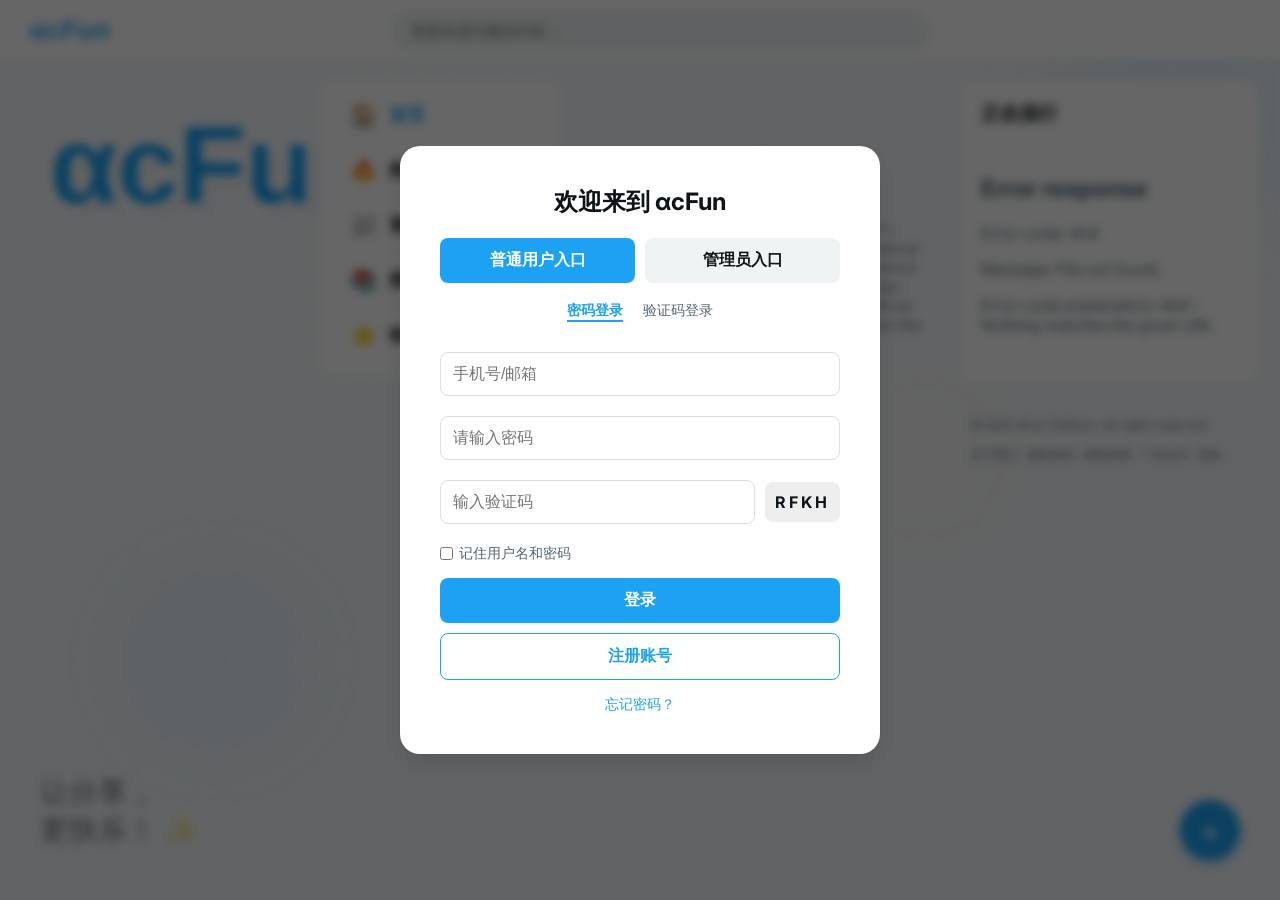
==== commit dc6756e2: "Refactor platform flows and update related UI logic" ====
--- a/index.html
+++ b/index.html
@@ -257,6 +257,15 @@
 
     .follow-btn:hover {
       background: rgba(29, 161, 242, 0.08);
+    }
+
+    .follow-btn.followed {
+      background: var(--primary-color);
+      color: #fff;
+    }
+
+    .follow-btn.followed:hover {
+      background: #1686cc;
     }
 
     .user-avatar {
@@ -889,6 +898,7 @@
     const state = {
       currentUser: localStorage.getItem('user'),
       posts: [],
+      followedAuthorIds: new Set(),
       generatedCaptcha: '',
       sentOtp: {} // 存储发送的验证码 { account: code }
     };
@@ -1164,7 +1174,15 @@
     }
 
     function renderFeed() {
-      postFeed.innerHTML = state.posts.map(post => `
+      const currentUserId = getCurrentUserId();
+      postFeed.innerHTML = state.posts.map(post => {
+        const authorId = Number(post.raw?.author_id || post.raw?.author?.id || 0);
+        const isOwnPost = authorId && authorId === currentUserId;
+        const isFollowed = authorId && state.followedAuthorIds.has(authorId);
+        const followButton = authorId && !isOwnPost
+          ? `<button class="follow-btn ${isFollowed ? 'followed' : ''}" data-author-id="${authorId}" onclick="event.stopPropagation(); followAuthor(${authorId})">${isFollowed ? '已关注' : '关注'}</button>`
+          : '';
+        return `
         <article class="post-card" id="post-${post.id}">
           <div class="post-header">
             <img src="https://api.dicebear.com/7.x/thumbs/svg?seed=${post.avatarSeed}" class="user-avatar" />
@@ -1172,7 +1190,7 @@
               <span class="user-name">${post.user}</span>
               <span class="post-time">${post.time}</span>
             </div>
-            <button class="follow-btn" onclick="followAuthor(${post.raw?.author_id || 0})">关注</button>
+            ${followButton}
           </div>
           <div class="post-content">
             <p class="post-text">${post.text}</p>
@@ -1203,7 +1221,8 @@
             </div>
           </div>
         </article>
-      `).join('');
+      `;
+      }).join('');
     }
 
     function renderComments(post) {
@@ -1444,6 +1463,7 @@
       checkLoginStatus();
       restoreRememberedLogin();
       await loadTrendingTopics();
+      await loadFollowState();
       await loadPosts();
     }
 
@@ -1585,6 +1605,23 @@
       location.reload();
     }
 
+    function getCurrentUserId() {
+      const current = getCurrentUser();
+      return Number(current?.id || 0);
+    }
+
+    async function loadFollowState() {
+      state.followedAuthorIds = new Set();
+      if (!getCurrentUser()) return;
+      try {
+        const follows = await apiFetch('/api/users/me/follows', { silent: true });
+        const ids = (Array.isArray(follows) ? follows : (follows?.items || []))
+          .map(item => Number(item.followed_id || item.followedId || item.followed?.id || item.id))
+          .filter(Boolean);
+        state.followedAuthorIds = new Set(ids);
+      } catch {}
+    }
+
     async function loadPosts(type) {
       try {
         type = type || currentFilter || 'home';
@@ -1670,6 +1707,20 @@
       `).join('');
     }
 
+    function normalizeCommentList(payload) {
+      return Array.isArray(payload) ? payload : (payload?.items || []);
+    }
+
+    async function refreshPostComments(postId) {
+      const post = state.posts.find(p => String(p.id) === String(postId));
+      if (!post) return;
+      post.comments = normalizeCommentList(await apiFetch(`/api/works/${postId}/comments`, { silent: true }));
+      const list = document.getElementById(`comment-list-${postId}`);
+      if (list) list.innerHTML = renderComments(post);
+      const section = document.getElementById(`comment-section-${postId}`);
+      if (section) section.style.display = 'block';
+    }
+
     async function submitComment(postId) {
       if (!getCurrentUser()) return acf.toast('请先登录', 'warning');
       const input = document.getElementById(`main-comment-input-${postId}`);
@@ -1682,7 +1733,7 @@
         });
         input.value = '';
         acf.toast('评论已发送', 'success');
-        await loadPosts();
+        await refreshPostComments(postId);
       } catch (err) {
         acf.toast(err.message, 'error');
       }
@@ -1698,7 +1749,8 @@
           method: 'POST',
           body: JSON.stringify({ content: text, parent_id: Number(commentId) })
         });
-        await loadPosts();
+        input.value = '';
+        await refreshPostComments(postId);
       } catch (err) {
         acf.toast(err.message, 'error');
       }
@@ -1722,12 +1774,26 @@
       } catch {}
     }
 
+    function updateFollowButtons(authorId) {
+      const isFollowed = state.followedAuthorIds.has(Number(authorId));
+      document.querySelectorAll(`.follow-btn[data-author-id="${authorId}"]`).forEach(btn => {
+        btn.classList.toggle('followed', isFollowed);
+        btn.textContent = isFollowed ? '已关注' : '关注';
+      });
+    }
+
     async function followAuthor(authorId) {
       if (!getCurrentUser()) return acf.toast('请先登录', 'warning');
       if (!authorId) return acf.toast('作者信息不存在', 'warning');
+      if (Number(authorId) === getCurrentUserId()) return;
       try {
         const res = await apiFetch(`/api/users/${authorId}/follow`, { method: 'POST' });
-        acf.toast(res.followed ? '已关注作者' : '已取消关注', 'success');
+        if (res.followed) {
+          state.followedAuthorIds.add(Number(authorId));
+        } else {
+          state.followedAuthorIds.delete(Number(authorId));
+        }
+        updateFollowButtons(authorId);
       } catch {}
     }
 
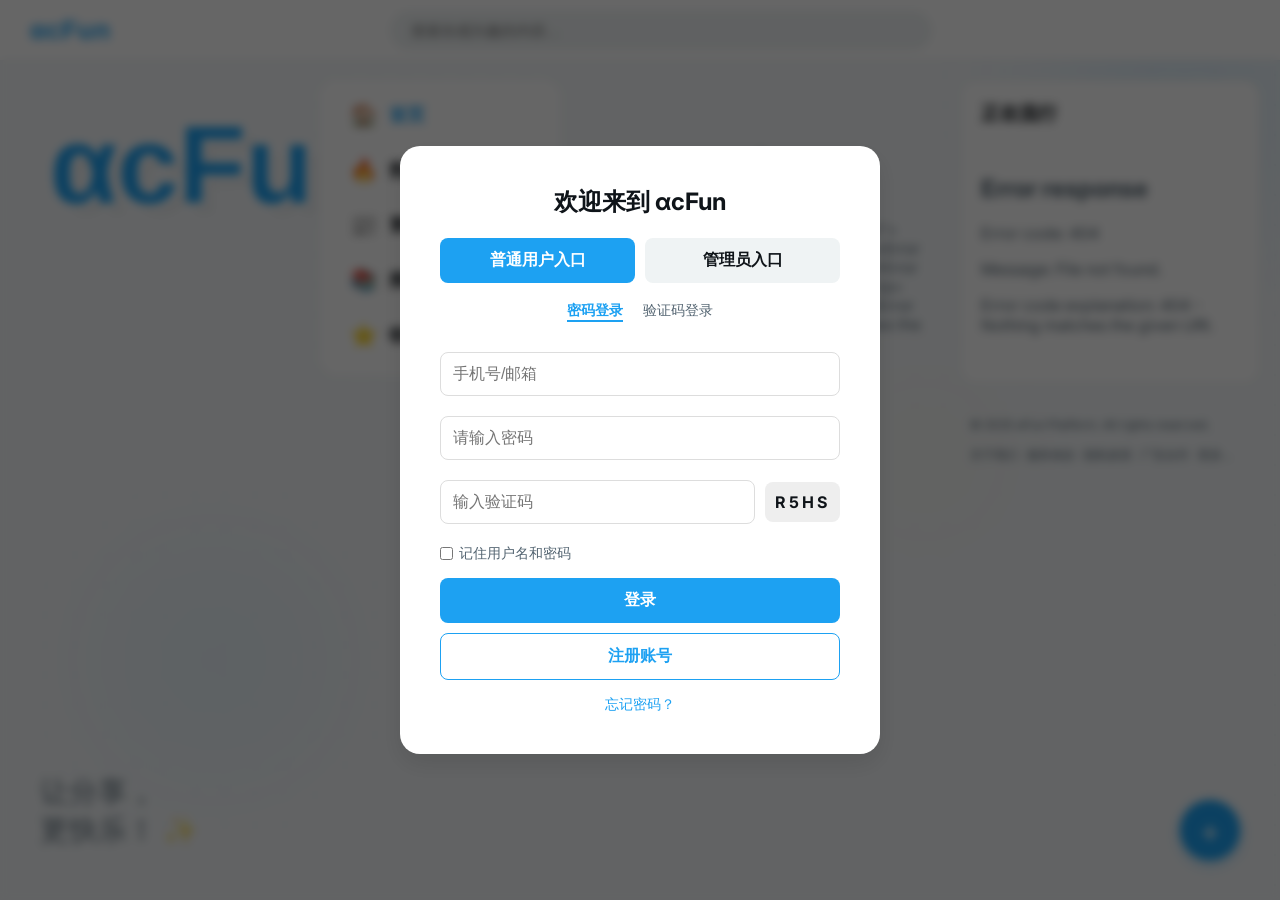
==== commit f55b0815: "Fix login, chapter management, and verification flows" ====
--- a/index.html
+++ b/index.html
@@ -1495,7 +1495,7 @@
           method: 'POST',
           body: JSON.stringify({ account, purpose: purposeMap[inputId] || 'login' })
         });
-        acf.toast(`【课程演示验证码】${res.code}`, 'info');
+        acf.toast(res.message || '验证码已发送，请查收邮箱', res.sent ? 'success' : 'info');
       } catch (err) {
         acf.toast(err.message, 'error');
       }
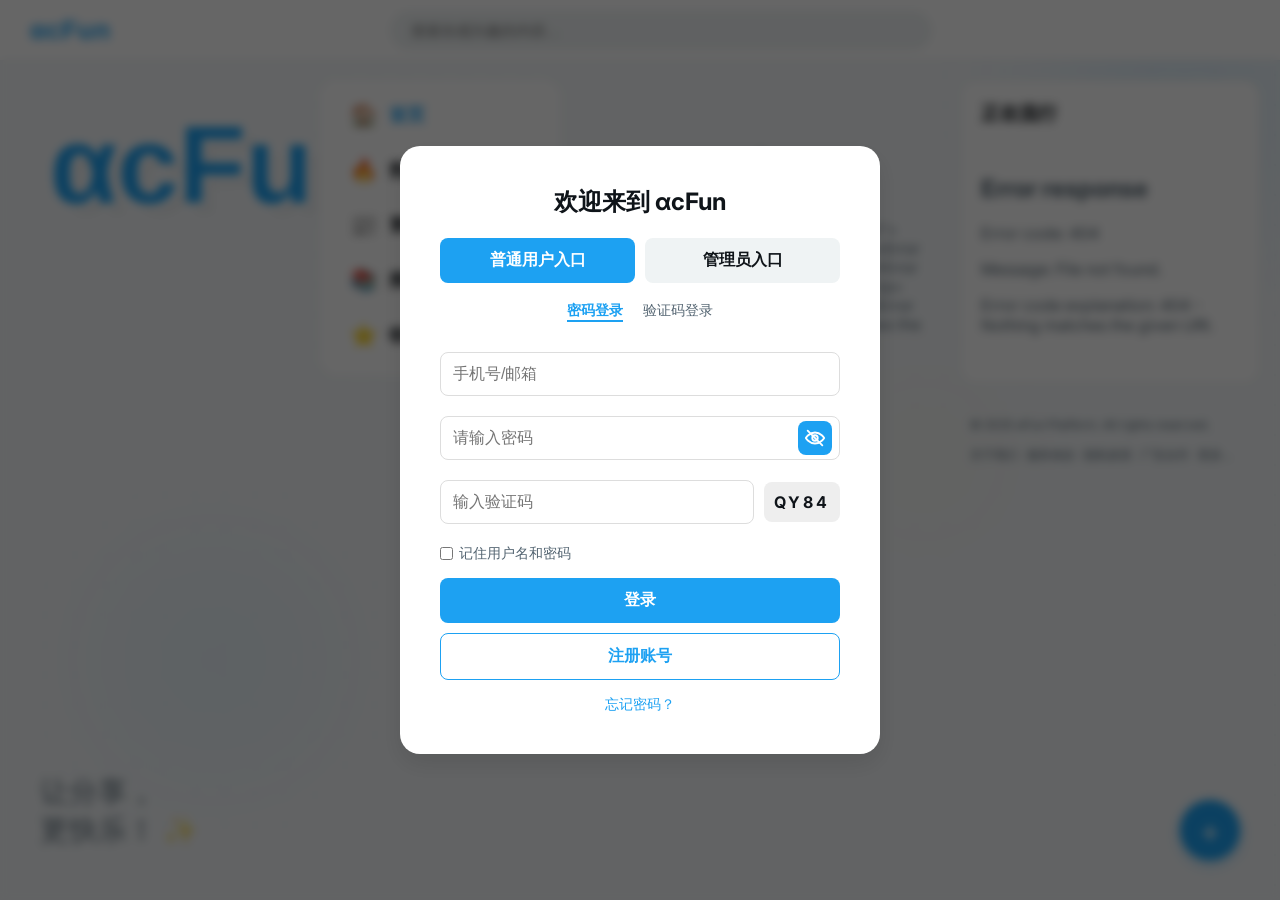
==== commit 4df833d2: "Add AI review workflow for posts" ====
--- a/index.html
+++ b/index.html
@@ -274,6 +274,7 @@
       border-radius: 50%;
       margin-right: 12px;
       object-fit: cover;
+      cursor: pointer;
     }
 
     .user-info {
@@ -285,6 +286,7 @@
       font-weight: 700;
       font-size: 16px;
       color: var(--text-main);
+      cursor: pointer;
     }
 
     .post-time {
@@ -305,6 +307,27 @@
       border-radius: 12px;
       margin-bottom: 15px;
       border: 1px solid var(--border-color);
+      display: block;
+      object-fit: cover;
+      max-height: 520px;
+      cursor: zoom-in;
+    }
+
+    .post-image-grid {
+      display: grid;
+      grid-template-columns: repeat(2, minmax(0, 1fr));
+      gap: 8px;
+      margin-bottom: 15px;
+    }
+
+    .post-image-grid img {
+      width: 100%;
+      aspect-ratio: 1 / 1;
+      object-fit: cover;
+      border-radius: 12px;
+      border: 1px solid var(--border-color);
+      display: block;
+      cursor: zoom-in;
     }
 
     .post-actions {
@@ -313,6 +336,25 @@
       border-top: 1px solid var(--border-color);
       padding-top: 12px;
       color: var(--text-secondary);
+    }
+
+    .post-collections {
+      display: flex;
+      gap: 8px;
+      flex-wrap: wrap;
+      margin: 10px 0 2px;
+      color: var(--text-secondary);
+      font-size: 13px;
+    }
+
+    .collection-chip {
+      border: 1px solid var(--border-color);
+      border-radius: 999px;
+      padding: 4px 10px;
+      background: #f7f9f9;
+      color: var(--primary-color);
+      font-weight: 700;
+      cursor: pointer;
     }
 
     .action-btn {
@@ -329,6 +371,17 @@
     .action-btn:hover {
       background-color: rgba(29, 161, 242, 0.1);
       color: var(--primary-color);
+    }
+
+    .action-btn.favorite-active {
+      background-color: rgba(255, 200, 0, 0.16);
+      color: #b77900;
+      font-weight: 700;
+    }
+
+    .action-btn.favorite-active:hover {
+      background-color: rgba(255, 200, 0, 0.24);
+      color: #9a6700;
     }
 
     /* 左侧装饰 */
@@ -600,6 +653,53 @@
       font-size: 16px;
     }
 
+    .password-field {
+      position: relative;
+      margin: 10px 0;
+    }
+
+    .password-field input {
+      margin: 0;
+      padding-right: 48px;
+    }
+
+    .password-toggle {
+      position: absolute;
+      right: 8px;
+      top: 50%;
+      transform: translateY(-50%);
+      border: none;
+      background: transparent;
+      color: #111;
+      width: auto !important;
+      margin: 0 !important;
+      padding: 6px !important;
+      font-size: 0 !important;
+      line-height: 0;
+      cursor: pointer;
+      display: inline-flex;
+      align-items: center;
+      justify-content: center;
+    }
+
+    .password-toggle svg {
+      width: 22px;
+      height: 22px;
+      stroke: currentColor;
+      stroke-width: 2;
+      fill: none;
+      stroke-linecap: round;
+      stroke-linejoin: round;
+    }
+
+    .password-toggle .eye-slash {
+      display: block;
+    }
+
+    .password-toggle.visible .eye-slash {
+      display: none;
+    }
+
     .login-box button {
       width: 100%;
       padding: 12px;
@@ -711,7 +811,10 @@
       <!-- 密码登录表单 -->
       <form id="form-pwd-login" onsubmit="event.preventDefault(); loginWithPwd();">
         <input type="text" id="login-account" placeholder="手机号/邮箱" required>
-        <input type="password" id="login-password" placeholder="请输入密码" required>
+        <div class="password-field">
+          <input type="password" id="login-password" placeholder="请输入密码" required>
+          <button type="button" class="password-toggle" onclick="togglePasswordVisibility('login-password', this)"><svg viewBox="0 0 24 24" aria-hidden="true"><path d="M2 12s3.5-6 10-6 10 6 10 6-3.5 6-10 6S2 12 2 12Z"></path><circle cx="12" cy="12" r="3"></circle><path class="eye-slash" d="M4 4l16 16"></path></svg></button>
+        </div>
         
         <!-- 系统验证码 -->
         <div style="display: flex; gap: 10px; align-items: center;">
@@ -747,8 +850,14 @@
       <h3>注册新账号</h3>
       <form onsubmit="event.preventDefault(); doRegister();">
         <input type="text" id="reg-account" placeholder="手机号/邮箱" required>
-        <input type="password" id="reg-password" placeholder="设置密码" required>
-        <input type="password" id="reg-confirm-password" placeholder="确认密码" required>
+        <div class="password-field">
+          <input type="password" id="reg-password" placeholder="设置密码" required>
+          <button type="button" class="password-toggle" onclick="togglePasswordVisibility('reg-password', this)"><svg viewBox="0 0 24 24" aria-hidden="true"><path d="M2 12s3.5-6 10-6 10 6 10 6-3.5 6-10 6S2 12 2 12Z"></path><circle cx="12" cy="12" r="3"></circle><path class="eye-slash" d="M4 4l16 16"></path></svg></button>
+        </div>
+        <div class="password-field">
+          <input type="password" id="reg-confirm-password" placeholder="确认密码" required>
+          <button type="button" class="password-toggle" onclick="togglePasswordVisibility('reg-confirm-password', this)"><svg viewBox="0 0 24 24" aria-hidden="true"><path d="M2 12s3.5-6 10-6 10 6 10 6-3.5 6-10 6S2 12 2 12Z"></path><circle cx="12" cy="12" r="3"></circle><path class="eye-slash" d="M4 4l16 16"></path></svg></button>
+        </div>
         
         <div style="display: flex; gap: 10px;">
              <input type="text" id="reg-code" placeholder="验证码" style="flex: 1;" required>
@@ -774,7 +883,10 @@
              <button type="button" onclick="sendOtp('reset-account')" style="width: 100px; padding: 0; font-size: 12px; margin: 10px 0; height: 42px;">获取验证码</button>
         </div>
         
-        <input type="password" id="reset-new-password" placeholder="新密码" required>
+        <div class="password-field">
+          <input type="password" id="reset-new-password" placeholder="新密码" required>
+          <button type="button" class="password-toggle" onclick="togglePasswordVisibility('reset-new-password', this)"><svg viewBox="0 0 24 24" aria-hidden="true"><path d="M2 12s3.5-6 10-6 10 6 10 6-3.5 6-10 6S2 12 2 12Z"></path><circle cx="12" cy="12" r="3"></circle><path class="eye-slash" d="M4 4l16 16"></path></svg></button>
+        </div>
 
         <button type="submit">重置密码</button>
         <button type="button" class="secondary-btn" onclick="showLogin()">返回登录</button>
@@ -899,6 +1011,7 @@
       currentUser: localStorage.getItem('user'),
       posts: [],
       followedAuthorIds: new Set(),
+      favoriteWorkIds: new Set(),
       generatedCaptcha: '',
       sentOtp: {} // 存储发送的验证码 { account: code }
     };
@@ -1179,22 +1292,24 @@
         const authorId = Number(post.raw?.author_id || post.raw?.author?.id || 0);
         const isOwnPost = authorId && authorId === currentUserId;
         const isFollowed = authorId && state.followedAuthorIds.has(authorId);
+        const isFavorited = state.favoriteWorkIds.has(Number(post.id));
         const followButton = authorId && !isOwnPost
           ? `<button class="follow-btn ${isFollowed ? 'followed' : ''}" data-author-id="${authorId}" onclick="event.stopPropagation(); followAuthor(${authorId})">${isFollowed ? '已关注' : '关注'}</button>`
           : '';
         return `
         <article class="post-card" id="post-${post.id}">
           <div class="post-header">
-            <img src="https://api.dicebear.com/7.x/thumbs/svg?seed=${post.avatarSeed}" class="user-avatar" />
+            <img src="https://api.dicebear.com/7.x/thumbs/svg?seed=${post.avatarSeed}" class="user-avatar" onclick="openUserHome(${authorId})" />
             <div class="user-info">
-              <span class="user-name">${post.user}</span>
+              <span class="user-name" onclick="openUserHome(${authorId})">${post.user}</span>
               <span class="post-time">${post.time}</span>
             </div>
             ${followButton}
           </div>
           <div class="post-content">
             <p class="post-text">${post.text}</p>
-            ${post.img ? `<img src="${post.img}" class="post-image" loading="lazy" />` : ''}
+            ${renderPostImages(post)}
+            <div class="post-collections" id="post-collections-${post.id}"></div>
           </div>
           <div class="post-actions">
             <div class="action-btn" onclick="toggleComments(this)">
@@ -1203,8 +1318,8 @@
             <div class="action-btn" onclick="likePost(this)">
               <span>👍</span> ${post.likes || 0} 点赞
             </div>
-            <div class="action-btn" onclick='saveFavorite(${JSON.stringify(post).replace(/'/g, "&#39;")})'>
-              <span>⭐</span> 收藏
+            <div class="action-btn favorite-btn ${isFavorited ? 'favorite-active' : ''}" data-work-id="${post.id}" onclick='saveFavorite(${JSON.stringify(post).replace(/'/g, "&#39;")})'>
+              <span>⭐</span> <span class="favorite-label">${isFavorited ? '已收藏' : '收藏'}</span><span class="favorite-count">${post.favorites || 0}</span>
             </div>
             <div class="action-btn" onclick="reportPost('${post.id}')">
               <span>🚩</span> 举报
@@ -1223,6 +1338,17 @@
         </article>
       `;
       }).join('');
+    }
+
+    function renderPostImages(post) {
+      const images = Array.isArray(post.images) && post.images.length
+        ? post.images
+        : (post.img ? [post.img] : []);
+      if (!images.length) return '';
+      if (images.length === 1) {
+        return `<img src="${images[0]}" class="post-image" loading="lazy" ${lightboxImageAttrs(images, 0)} />`;
+      }
+      return `<div class="post-image-grid">${images.map((src, index) => `<img src="${src}" loading="lazy" ${lightboxImageAttrs(images, index)} />`).join('')}</div>`;
     }
 
     function renderComments(post) {
@@ -1464,6 +1590,7 @@
       restoreRememberedLogin();
       await loadTrendingTopics();
       await loadFollowState();
+      await loadFavoriteState();
       await loadPosts();
     }
 
@@ -1568,6 +1695,14 @@
       } catch {}
     }
 
+    function togglePasswordVisibility(inputId, button) {
+      const input = document.getElementById(inputId);
+      if (!input) return;
+      const visible = input.type === 'text';
+      input.type = visible ? 'password' : 'text';
+      if (button) button.classList.toggle('visible', !visible);
+    }
+
     async function loginWithOtp() {
       const account = document.getElementById('login-otp-account').value.trim();
       const code = document.getElementById('login-otp-code').value.trim();
@@ -1622,6 +1757,16 @@
       } catch {}
     }
 
+    async function loadFavoriteState() {
+      state.favoriteWorkIds = new Set();
+      if (!getCurrentUser()) return;
+      try {
+        const favorites = await apiFetch('/api/favorites', { silent: true });
+        const list = Array.isArray(favorites) ? favorites : (favorites?.items || []);
+        state.favoriteWorkIds = new Set(list.map(work => Number(work.id)).filter(Boolean));
+      } catch {}
+    }
+
     async function loadPosts(type) {
       try {
         type = type || currentFilter || 'home';
@@ -1635,6 +1780,7 @@
         state.posts = works.map(workToPost);
         for (const post of state.posts) {
           post.comments = await apiFetch(`/api/works/${post.id}/comments`, { silent: true });
+          post.collections = await apiFetch(`/api/works/${post.id}/collections`, { silent: true }).catch(() => []);
         }
         if (state.posts.length === 0) {
           postFeed.innerHTML = acf.emptyState({
@@ -1645,9 +1791,26 @@
           return;
         }
         renderFeed();
+        renderPostCollections();
       } catch (err) {
         postFeed.innerHTML = acf.emptyState({ icon: '⚠️', text: err.message });
       }
+    }
+
+    function renderPostCollections() {
+      state.posts.forEach(post => {
+        const box = document.getElementById(`post-collections-${post.id}`);
+        const collections = Array.isArray(post.collections) ? post.collections : [];
+        if (!box || !collections.length) return;
+        box.innerHTML = `<span>所属合集</span>${collections.map(c => `
+          <span class="collection-chip" onclick="event.stopPropagation(); window.location.href='UserHome.html?id=${c.user_id}&collection=${c.id}'">${c.title}</span>
+        `).join('')}`;
+      });
+    }
+
+    function openUserHome(authorId) {
+      if (!authorId) return acf.toast('作者信息不存在', 'warning');
+      window.location.href = `UserHome.html?id=${authorId}`;
     }
 
     function formatPostCount(n) {
@@ -1770,8 +1933,28 @@
       if (!getCurrentUser()) return acf.toast('请先登录', 'warning');
       try {
         const res = await apiFetch(`/api/works/${post.id}/favorite`, { method: 'POST' });
+        const workId = Number(post.id);
+        const nextCount = Number(res.favorite_count ?? post.favorites ?? 0);
+        if (res.favorited) {
+          state.favoriteWorkIds.add(workId);
+        } else {
+          state.favoriteWorkIds.delete(workId);
+        }
+        const cached = state.posts.find(item => Number(item.id) === workId);
+        if (cached) cached.favorites = nextCount;
+        updateFavoriteButtons(workId, !!res.favorited, nextCount);
         acf.toast(res.favorited ? '已添加到收藏夹' : '已取消收藏', 'success');
       } catch {}
+    }
+
+    function updateFavoriteButtons(workId, isFavorited, count) {
+      document.querySelectorAll(`.favorite-btn[data-work-id="${workId}"]`).forEach(btn => {
+        btn.classList.toggle('favorite-active', isFavorited);
+        const label = btn.querySelector('.favorite-label');
+        const countNode = btn.querySelector('.favorite-count');
+        if (label) label.textContent = isFavorited ? '已收藏' : '收藏';
+        if (countNode) countNode.textContent = Number(count || 0);
+      });
     }
 
     function updateFollowButtons(authorId) {
